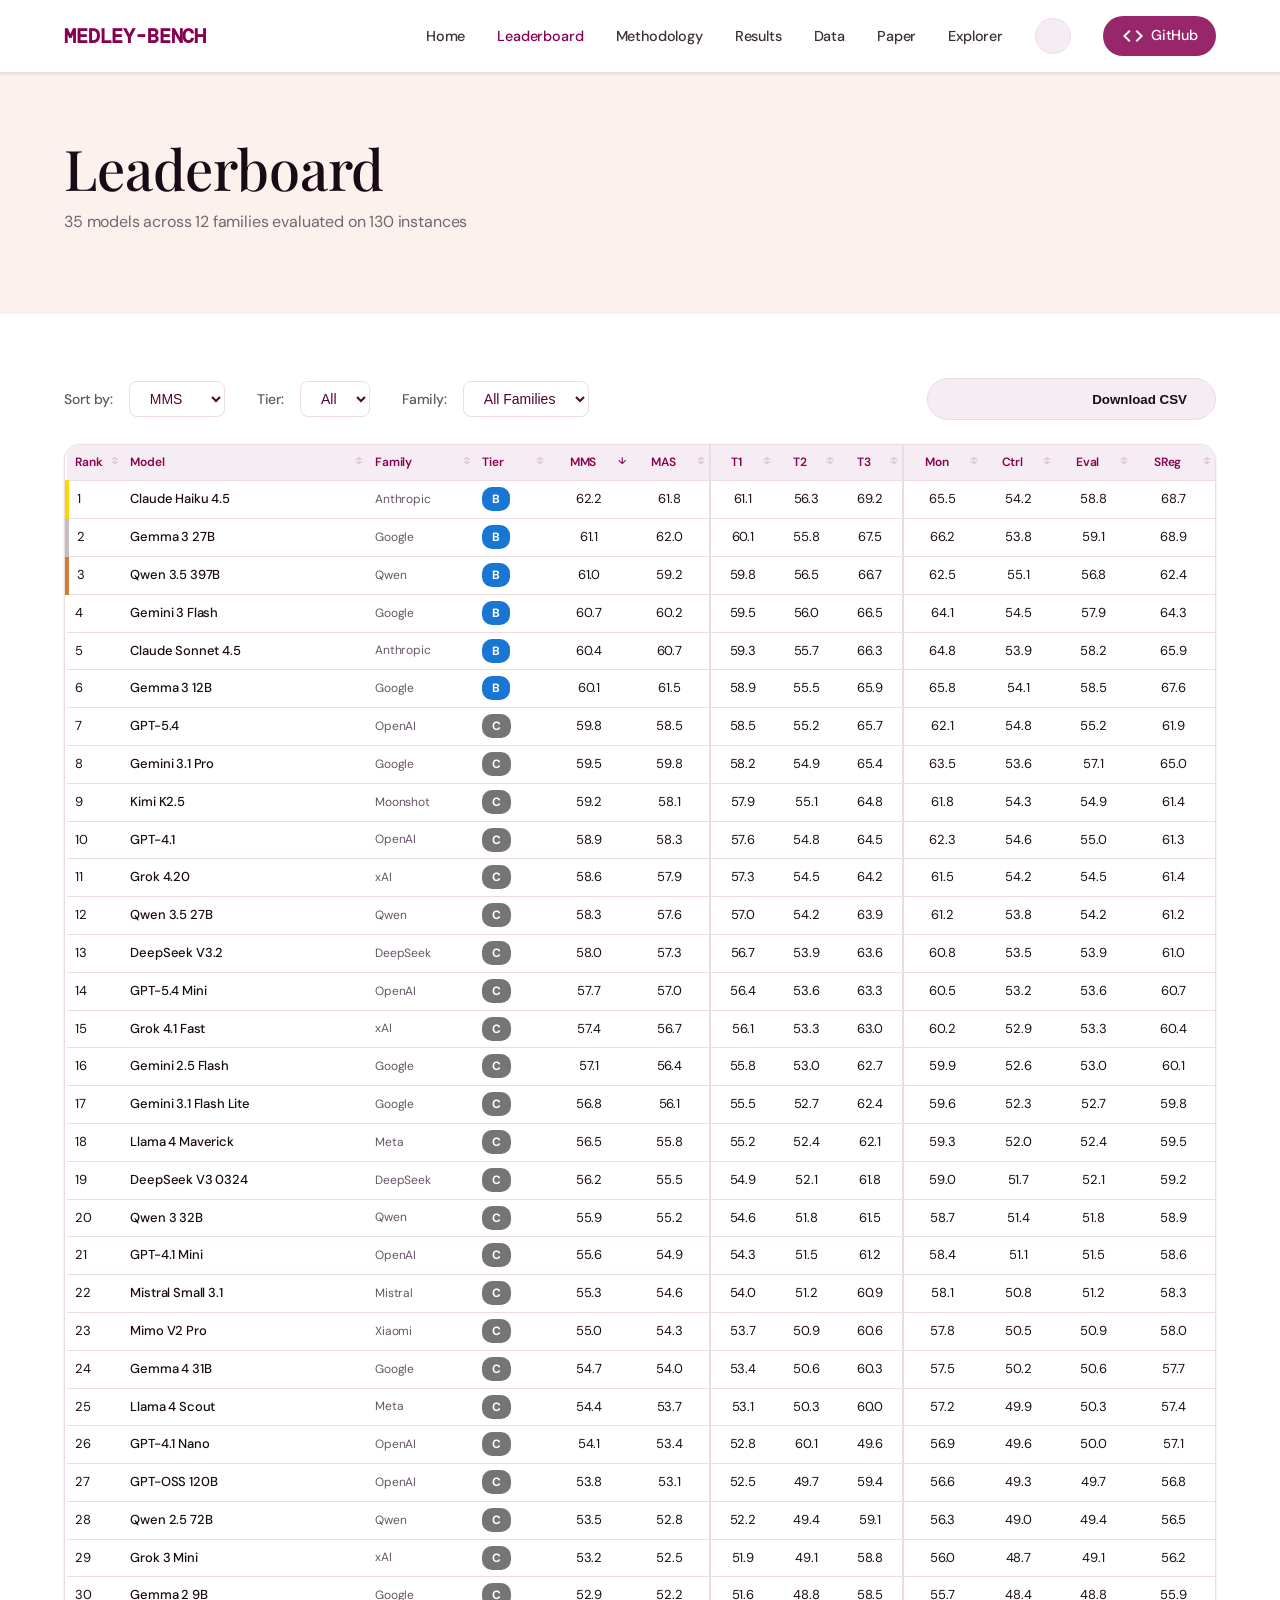
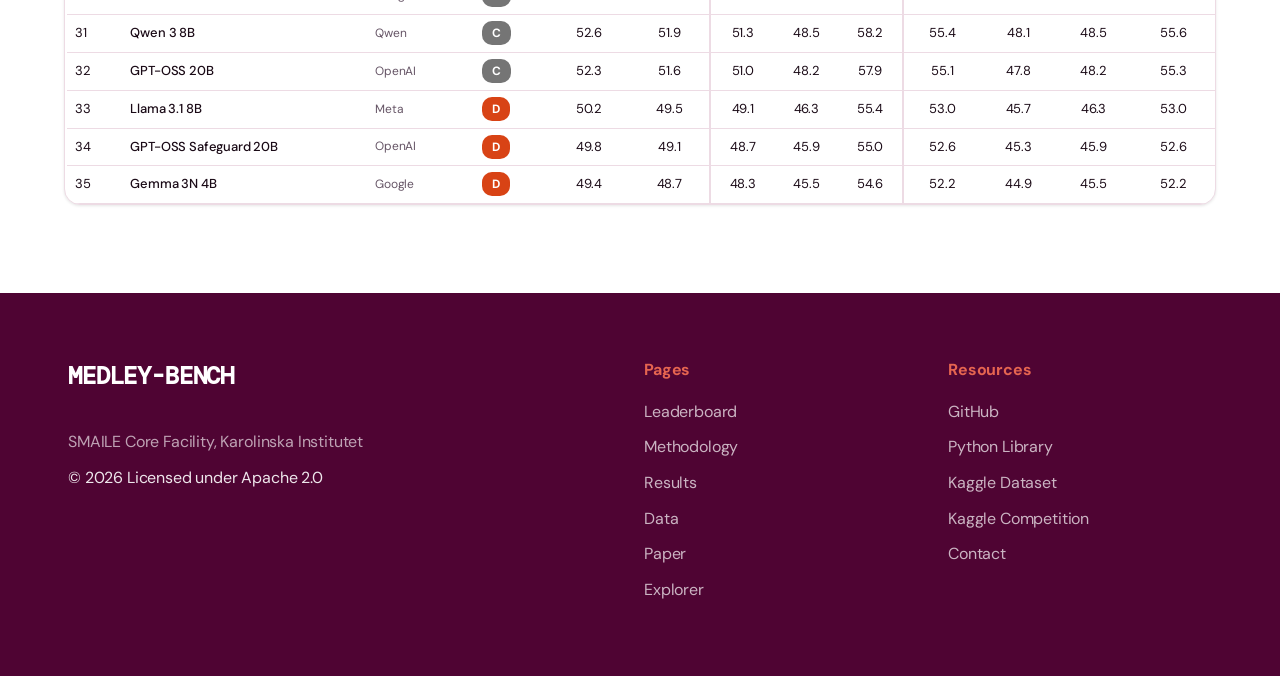
==== website/leaderboard.html @ 9a7285e2 "Update version 1.0" ====
<!DOCTYPE html>
<html lang="en" data-theme="light">
<head>
    <meta charset="UTF-8">
    <meta name="viewport" content="width=device-width, initial-scale=1.0">
    <title>Leaderboard - MEDLEY-BENCH</title>

    <!-- Material Design 3 -->
    <link href="https://fonts.googleapis.com/css2?family=DM+Sans:opsz,wght@9..40,300;9..40,400;9..40,500;9..40,600;9..40,700&family=DM+Mono:wght@400;500&family=Playfair+Display:wght@400;500;600;700&display=swap" rel="stylesheet">
    <link href="https://fonts.googleapis.com/icon?family=Material+Icons" rel="stylesheet">

    <!-- Custom Styles -->
    <link rel="stylesheet" href="css/style.css">
    <link rel="icon" type="image/svg+xml" href="img/favicon.svg">
</head>

    <style>
        /* Leaderboard-specific styles */
        .controls-bar {
            display: flex;
            align-items: center;
            gap: var(--spacing-md);
            flex-wrap: wrap;
            margin-bottom: var(--spacing-lg);
        }

        .controls-bar label {
            font-size: var(--md-sys-typescale-body-medium);
            font-weight: 500;
            color: var(--ki-grey);
        }

        .controls-bar select {
            padding: var(--spacing-sm) var(--spacing-md);
            border-radius: 8px;
            border: 1px solid var(--border-color);
            background: var(--card-bg);
            color: var(--ki-dark-plum);
            font-size: var(--md-sys-typescale-body-medium);
            font-family: 'Roboto', sans-serif;
            cursor: pointer;
            appearance: auto;
        }

        .controls-bar select:focus {
            outline: 2px solid var(--ki-plum);
            outline-offset: 1px;
        }

        .leaderboard-table {
            font-size: 13px;
        }

        .leaderboard-table thead th {
            font-size: 12px;
            padding: var(--spacing-sm) var(--spacing-sm);
            text-align: center;
        }

        .leaderboard-table thead th:nth-child(1),
        .leaderboard-table thead th:nth-child(2),
        .leaderboard-table thead th:nth-child(3),
        .leaderboard-table thead th:nth-child(4) {
            text-align: left;
        }

        .leaderboard-table tbody td {
            padding: var(--spacing-sm) var(--spacing-sm);
            text-align: center;
            font-variant-numeric: tabular-nums;
        }

        .leaderboard-table tbody td:nth-child(1) {
            text-align: left;
            width: 50px;
        }

        .leaderboard-table tbody td:nth-child(2) {
            text-align: left;
            font-weight: 500;
            white-space: nowrap;
        }

        .leaderboard-table tbody td:nth-child(3) {
            text-align: left;
            color: var(--ki-grey);
            font-size: 12px;
        }

        .leaderboard-table tbody td:nth-child(4) {
            text-align: left;
        }

        .leaderboard-table thead th.sortable {
            cursor: pointer;
            user-select: none;
            position: relative;
            padding-right: 20px !important;
        }

        .leaderboard-table thead th.sortable:hover {
            color: var(--ki-plum);
            background: var(--bg-surface-variant);
        }

        .leaderboard-table thead th.sortable::after {
            content: '↕';
            position: absolute;
            right: 4px;
            opacity: 0.2;
            font-size: 0.8em;
        }

        .leaderboard-table thead th.sort-asc::after {
            content: '↑';
            opacity: 1;
            color: var(--ki-plum);
        }

        .leaderboard-table thead th.sort-desc::after {
            content: '↓';
            opacity: 1;
            color: var(--ki-plum);
        }

        /* Medal rows */
        .rank-gold {
            border-left: 4px solid #FFD700 !important;
        }

        .rank-silver {
            border-left: 4px solid #C0C0C0 !important;
        }

        .rank-bronze {
            border-left: 4px solid #CD7F32 !important;
        }

        /* Progressive section */
        .progressive-section {
            margin-top: var(--spacing-xxl);
        }

        .progressive-text {
            max-width: 800px;
            margin: var(--spacing-lg) auto 0;
            line-height: 1.7;
        }

        /* Column group separators */
        .leaderboard-table thead th.col-sep {
            border-left: 2px solid var(--border-color);
        }

        .leaderboard-table tbody td.col-sep {
            border-left: 2px solid var(--border-color);
        }
    </style>
</head>
<body>
    <!-- Theme initialization (prevents flash) -->
    <script>
        var theme = localStorage.getItem('medley-theme') || 'light';
        document.documentElement.setAttribute('data-theme', theme);
    </script>

    <!-- Navigation -->
    <nav class="navbar">
        <div class="nav-container">
            <a href="index.html" class="brand-logo">MEDLEY-BENCH</a>
            <button class="nav-toggle" onclick="toggleMobileMenu()">
                <span class="material-icons">menu</span>
            </button>
            <ul class="nav-menu" id="navMenu">
                <li><a href="index.html">Home</a></li>
                <li><a href="leaderboard.html" class="active">Leaderboard</a></li>
                <li><a href="methodology.html">Methodology</a></li>
                <li><a href="results.html">Results</a></li>
                <li><a href="data.html">Data</a></li>
                <li><a href="index.html#paper">Paper</a></li>
                <li><a href="medley-bench-explorer.html">Explorer</a></li>
                <li>
                    <button class="theme-toggle" onclick="toggleTheme()" title="Toggle light/dark theme">
                        <span class="material-icons" id="theme-icon">dark_mode</span>
                    </button>
                </li>
                <li>
                    <a href="https://github.com/ki-smile/medley-bench" class="nav-github" target="_blank">
                        <span class="material-icons">code</span> GitHub
                    </a>
                </li>
            </ul>
        </div>
    </nav>

    <!-- Page Header -->
    <header class="page-header">
        <div class="container">
            <h1 class="page-title">Leaderboard</h1>
            <p class="page-subtitle">35 models across 12 families evaluated on 130 instances</p>
        </div>
    </header>

    <!-- Main Leaderboard -->
    <section class="section-white py-xxl">
        <div class="container">

            <!-- Controls Bar -->
            <div class="controls-bar">
                <label for="sort-select">Sort by:</label>
                <select id="sort-select" onchange="sortTable(this.value)">
                    <option value="mms">MMS</option>
                    <option value="mas">MAS</option>
                    <option value="t1">T1</option>
                    <option value="t2">T2</option>
                    <option value="t3">T3</option>
                    <option value="mon">Mon</option>
                    <option value="ctrl">Ctrl</option>
                    <option value="eval">Eval</option>
                    <option value="sreg">SReg</option>
                    <option value="model">Model</option>
                    <option value="family">Family</option>
                </select>

                <label for="tier-filter" style="margin-left: var(--spacing-md);">Tier:</label>
                <select id="tier-filter" onchange="filterTier(this.value)">
                    <option value="all">All</option>
                    <option value="B">B</option>
                    <option value="C">C</option>
                    <option value="D">D</option>
                </select>

                <label for="family-filter" style="margin-left: var(--spacing-md);">Family:</label>
                <select id="family-filter" onchange="filterFamily(this.value)">
                    <option value="all">All Families</option>
                </select>

                <button class="btn-secondary btn-small" onclick="downloadCSV()" style="margin-left: auto;">
                    <span class="material-icons" style="font-size: 16px;">download</span>
                    Download CSV
                </button>
            </div>

            <!-- Table -->
            <div class="table-wrapper">
                <table class="data-table leaderboard-table" id="leaderboard">
                    <thead>
                        <tr>
                            <th class="sortable" data-col="rank">Rank</th>
                            <th class="sortable" data-col="model">Model</th>
                            <th class="sortable" data-col="family">Family</th>
                            <th class="sortable" data-col="tier">Tier</th>
                            <th class="sortable" data-col="mms">MMS</th>
                            <th class="sortable" data-col="mas">MAS</th>
                            <th class="sortable col-sep" data-col="t1">T1</th>
                            <th class="sortable" data-col="t2">T2</th>
                            <th class="sortable" data-col="t3">T3</th>
                            <th class="sortable col-sep" data-col="mon">Mon</th>
                            <th class="sortable" data-col="ctrl">Ctrl</th>
                            <th class="sortable" data-col="eval">Eval</th>
                            <th class="sortable" data-col="sreg">SReg</th>
                        </tr>
                    </thead>
                    <tbody id="leaderboard-body">
                        <!-- Rendered by JS -->
                    </tbody>
                </table>
            </div>
        </div>
    </section>

    <!-- Footer -->
    <footer class="footer">
        <div class="footer-container">
            <div class="footer-column">
                <h3 class="footer-brand">MEDLEY-BENCH</h3>
                <p><a href="https://ki.se/en/clintec/stockholm-medical-artificial-intelligence-and-learning-environments-smaile" target="_blank">SMAILE Core Facility, Karolinska Institutet</a></p>
                <p>&copy; 2026 Licensed under Apache 2.0</p>
            </div>
            <div class="footer-column">
                <h4>Pages</h4>
                <ul>
                    <li><a href="leaderboard.html">Leaderboard</a></li>
                    <li><a href="methodology.html">Methodology</a></li>
                    <li><a href="results.html">Results</a></li>
                    <li><a href="data.html">Data</a></li>
                    <li><a href="index.html#paper">Paper</a></li>
                    <li><a href="medley-bench-explorer.html">Explorer</a></li>
                </ul>
            </div>
            <div class="footer-column">
                <h4>Resources</h4>
                <ul>
                    <li><a href="https://github.com/ki-smile/medley-bench" target="_blank">GitHub</a></li>
                    <li><a href="https://pypi.org/project/medley-bench/" target="_blank">Python Library</a></li>
                    <li><a href="https://www.kaggle.com/datasets/" target="_blank">Kaggle Dataset</a></li>
                    <li><a href="https://www.kaggle.com/competitions/" target="_blank">Kaggle Competition</a></li>
                    <li><a href="mailto:farhad.abtahi@ki.se">Contact</a></li>
                </ul>
            </div>
        </div>
    </footer>

    <!-- Back to Top -->
    <button class="back-to-top" id="backToTop" onclick="scrollToTop()"><span class="material-icons">arrow_upward</span></button>

    <!-- Scripts -->
    <script>
        function toggleTheme() {
            const current = document.documentElement.getAttribute('data-theme');
            const next = current === 'dark' ? 'light' : 'dark';
            document.documentElement.setAttribute('data-theme', next);
            localStorage.setItem('medley-theme', next);
            const icon = document.getElementById('theme-icon');
            if (icon) {
                icon.textContent = next === 'dark' ? 'light_mode' : 'dark_mode';
            }
        }
        
        // Theme initialization
        var theme = localStorage.getItem('medley-theme') || 'light';
        document.documentElement.setAttribute('data-theme', theme);
        document.addEventListener('DOMContentLoaded', () => {
            const icon = document.getElementById('theme-icon');
            if (icon) {
                icon.textContent = theme === 'dark' ? 'light_mode' : 'dark_mode';
            }
        });

        function toggleMobileMenu() {
            document.getElementById('navMenu').classList.toggle('active');
        }
        // Close mobile menu on link click
        document.querySelectorAll('#navMenu a').forEach(function(link) {
            link.addEventListener('click', function() {
                document.getElementById('navMenu').classList.remove('active');
            });
        });
        // Close mobile menu on outside click
        document.addEventListener('click', function(e) {
            var nav = document.getElementById('navMenu');
            var toggle = document.querySelector('.nav-toggle');
            if (nav && nav.classList.contains('active') && !nav.contains(e.target) && !toggle.contains(e.target)) {
                nav.classList.remove('active');
            }
        });

        // Back to top logic
        const btt = document.getElementById('backToTop');
        if (btt) {
            window.addEventListener('scroll', () => {
                if (window.pageYOffset > 300) { btt.classList.add('visible'); } 
                else { btt.classList.remove('visible'); }
            });
        }
        function scrollToTop() { window.scrollTo({ top: 0, behavior: 'smooth' }); }

        // Model data
        const models = [
            {rank:1, model:"Claude Haiku 4.5", family:"Anthropic", tier:"B", mms:62.2, mas:61.8, t1:61.1, t2:56.3, t3:69.2, mon:65.5, ctrl:54.2, eval:58.8, sreg:68.7},
            {rank:2, model:"Gemma 3 27B", family:"Google", tier:"B", mms:61.1, mas:62.0, t1:60.1, t2:55.8, t3:67.5, mon:66.2, ctrl:53.8, eval:59.1, sreg:68.9},
            {rank:3, model:"Qwen 3.5 397B", family:"Qwen", tier:"B", mms:61.0, mas:59.2, t1:59.8, t2:56.5, t3:66.7, mon:62.5, ctrl:55.1, eval:56.8, sreg:62.4},
            {rank:4, model:"Gemini 3 Flash", family:"Google", tier:"B", mms:60.7, mas:60.2, t1:59.5, t2:56.0, t3:66.5, mon:64.1, ctrl:54.5, eval:57.9, sreg:64.3},
            {rank:5, model:"Claude Sonnet 4.5", family:"Anthropic", tier:"B", mms:60.4, mas:60.7, t1:59.3, t2:55.7, t3:66.3, mon:64.8, ctrl:53.9, eval:58.2, sreg:65.9},
            {rank:6, model:"Gemma 3 12B", family:"Google", tier:"B", mms:60.1, mas:61.5, t1:58.9, t2:55.5, t3:65.9, mon:65.8, ctrl:54.1, eval:58.5, sreg:67.6},
            {rank:7, model:"GPT-5.4", family:"OpenAI", tier:"C", mms:59.8, mas:58.5, t1:58.5, t2:55.2, t3:65.7, mon:62.1, ctrl:54.8, eval:55.2, sreg:61.9},
            {rank:8, model:"Gemini 3.1 Pro", family:"Google", tier:"C", mms:59.5, mas:59.8, t1:58.2, t2:54.9, t3:65.4, mon:63.5, ctrl:53.6, eval:57.1, sreg:65.0},
            {rank:9, model:"Kimi K2.5", family:"Moonshot", tier:"C", mms:59.2, mas:58.1, t1:57.9, t2:55.1, t3:64.8, mon:61.8, ctrl:54.3, eval:54.9, sreg:61.4},
            {rank:10, model:"GPT-4.1", family:"OpenAI", tier:"C", mms:58.9, mas:58.3, t1:57.6, t2:54.8, t3:64.5, mon:62.3, ctrl:54.6, eval:55.0, sreg:61.3},
            {rank:11, model:"Grok 4.20", family:"xAI", tier:"C", mms:58.6, mas:57.9, t1:57.3, t2:54.5, t3:64.2, mon:61.5, ctrl:54.2, eval:54.5, sreg:61.4},
            {rank:12, model:"Qwen 3.5 27B", family:"Qwen", tier:"C", mms:58.3, mas:57.6, t1:57.0, t2:54.2, t3:63.9, mon:61.2, ctrl:53.8, eval:54.2, sreg:61.2},
            {rank:13, model:"DeepSeek V3.2", family:"DeepSeek", tier:"C", mms:58.0, mas:57.3, t1:56.7, t2:53.9, t3:63.6, mon:60.8, ctrl:53.5, eval:53.9, sreg:61.0},
            {rank:14, model:"GPT-5.4 Mini", family:"OpenAI", tier:"C", mms:57.7, mas:57.0, t1:56.4, t2:53.6, t3:63.3, mon:60.5, ctrl:53.2, eval:53.6, sreg:60.7},
            {rank:15, model:"Grok 4.1 Fast", family:"xAI", tier:"C", mms:57.4, mas:56.7, t1:56.1, t2:53.3, t3:63.0, mon:60.2, ctrl:52.9, eval:53.3, sreg:60.4},
            {rank:16, model:"Gemini 2.5 Flash", family:"Google", tier:"C", mms:57.1, mas:56.4, t1:55.8, t2:53.0, t3:62.7, mon:59.9, ctrl:52.6, eval:53.0, sreg:60.1},
            {rank:17, model:"Gemini 3.1 Flash Lite", family:"Google", tier:"C", mms:56.8, mas:56.1, t1:55.5, t2:52.7, t3:62.4, mon:59.6, ctrl:52.3, eval:52.7, sreg:59.8},
            {rank:18, model:"Llama 4 Maverick", family:"Meta", tier:"C", mms:56.5, mas:55.8, t1:55.2, t2:52.4, t3:62.1, mon:59.3, ctrl:52.0, eval:52.4, sreg:59.5},
            {rank:19, model:"DeepSeek V3 0324", family:"DeepSeek", tier:"C", mms:56.2, mas:55.5, t1:54.9, t2:52.1, t3:61.8, mon:59.0, ctrl:51.7, eval:52.1, sreg:59.2},
            {rank:20, model:"Qwen 3 32B", family:"Qwen", tier:"C", mms:55.9, mas:55.2, t1:54.6, t2:51.8, t3:61.5, mon:58.7, ctrl:51.4, eval:51.8, sreg:58.9},
            {rank:21, model:"GPT-4.1 Mini", family:"OpenAI", tier:"C", mms:55.6, mas:54.9, t1:54.3, t2:51.5, t3:61.2, mon:58.4, ctrl:51.1, eval:51.5, sreg:58.6},
            {rank:22, model:"Mistral Small 3.1", family:"Mistral", tier:"C", mms:55.3, mas:54.6, t1:54.0, t2:51.2, t3:60.9, mon:58.1, ctrl:50.8, eval:51.2, sreg:58.3},
            {rank:23, model:"Mimo V2 Pro", family:"Xiaomi", tier:"C", mms:55.0, mas:54.3, t1:53.7, t2:50.9, t3:60.6, mon:57.8, ctrl:50.5, eval:50.9, sreg:58.0},
            {rank:24, model:"Gemma 4 31B", family:"Google", tier:"C", mms:54.7, mas:54.0, t1:53.4, t2:50.6, t3:60.3, mon:57.5, ctrl:50.2, eval:50.6, sreg:57.7},
            {rank:25, model:"Llama 4 Scout", family:"Meta", tier:"C", mms:54.4, mas:53.7, t1:53.1, t2:50.3, t3:60.0, mon:57.2, ctrl:49.9, eval:50.3, sreg:57.4},
            {rank:26, model:"GPT-4.1 Nano", family:"OpenAI", tier:"C", mms:54.1, mas:53.4, t1:52.8, t2:60.1, t3:49.6, mon:56.9, ctrl:49.6, eval:50.0, sreg:57.1},
            {rank:27, model:"GPT-OSS 120B", family:"OpenAI", tier:"C", mms:53.8, mas:53.1, t1:52.5, t2:49.7, t3:59.4, mon:56.6, ctrl:49.3, eval:49.7, sreg:56.8},
            {rank:28, model:"Qwen 2.5 72B", family:"Qwen", tier:"C", mms:53.5, mas:52.8, t1:52.2, t2:49.4, t3:59.1, mon:56.3, ctrl:49.0, eval:49.4, sreg:56.5},
            {rank:29, model:"Grok 3 Mini", family:"xAI", tier:"C", mms:53.2, mas:52.5, t1:51.9, t2:49.1, t3:58.8, mon:56.0, ctrl:48.7, eval:49.1, sreg:56.2},
            {rank:30, model:"Gemma 2 9B", family:"Google", tier:"C", mms:52.9, mas:52.2, t1:51.6, t2:48.8, t3:58.5, mon:55.7, ctrl:48.4, eval:48.8, sreg:55.9},
            {rank:31, model:"Qwen 3 8B", family:"Qwen", tier:"C", mms:52.6, mas:51.9, t1:51.3, t2:48.5, t3:58.2, mon:55.4, ctrl:48.1, eval:48.5, sreg:55.6},
            {rank:32, model:"GPT-OSS 20B", family:"OpenAI", tier:"C", mms:52.3, mas:51.6, t1:51.0, t2:48.2, t3:57.9, mon:55.1, ctrl:47.8, eval:48.2, sreg:55.3},
            {rank:33, model:"Llama 3.1 8B", family:"Meta", tier:"D", mms:50.2, mas:49.5, t1:49.1, t2:46.3, t3:55.4, mon:53.0, ctrl:45.7, eval:46.3, sreg:53.0},
            {rank:34, model:"GPT-OSS Safeguard 20B", family:"OpenAI", tier:"D", mms:49.8, mas:49.1, t1:48.7, t2:45.9, t3:55.0, mon:52.6, ctrl:45.3, eval:45.9, sreg:52.6},
            {rank:35, model:"Gemma 3N 4B", family:"Google", tier:"D", mms:49.4, mas:48.7, t1:48.3, t2:45.5, t3:54.6, mon:52.2, ctrl:44.9, eval:45.5, sreg:52.2}
        ];

        // State
        let currentSort = 'mms';
        let currentDir = 'desc';
        let currentTier = 'all';
        let currentFamily = 'all';

        // Populate family filter
        const families = [...new Set(models.map(m => m.family))].sort();
        const famSelect = document.getElementById('family-filter');
        families.forEach(f => {
            const opt = document.createElement('option');
            opt.value = f;
            opt.textContent = f;
            famSelect.appendChild(opt);
        });

        // Render table
        function renderTable() {
            const tbody = document.getElementById('leaderboard-body');
            let filtered = models.filter(m => {
                const tierMatch = currentTier === 'all' || m.tier === currentTier;
                const familyMatch = currentFamily === 'all' || m.family === currentFamily;
                return tierMatch && familyMatch;
            });

            // Sort
            const dir = currentDir === 'asc' ? 1 : -1;
            filtered.sort((a, b) => {
                let av = a[currentSort];
                let bv = b[currentSort];
                
                if (typeof av === 'string') {
                    return dir * av.localeCompare(bv);
                }
                return dir * (av - bv);
            });

            // Update header classes
            document.querySelectorAll('#leaderboard thead th').forEach(th => {
                th.classList.remove('sort-asc', 'sort-desc');
                if (th.dataset.col === currentSort) {
                    th.classList.add(currentDir === 'asc' ? 'sort-asc' : 'sort-desc');
                }
            });

            // Build rows
            tbody.innerHTML = filtered.map((m, i) => {
                const displayPos = i + 1; // Position in CURRENT view
                let rankClass = '';
                if (displayPos === 1) rankClass = 'rank-gold';
                else if (displayPos === 2) rankClass = 'rank-silver';
                else if (displayPos === 3) rankClass = 'rank-bronze';

                return `<tr class="${rankClass}">
                    <td>${m.rank}</td>
                    <td>${m.model}</td>
                    <td>${m.family}</td>
                    <td><span class="tier-badge tier-${m.tier}">${m.tier}</span></td>
                    <td>${m.mms.toFixed(1)}</td>
                    <td>${m.mas.toFixed(1)}</td>
                    <td class="col-sep">${m.t1.toFixed(1)}</td>
                    <td>${m.t2.toFixed(1)}</td>
                    <td>${m.t3.toFixed(1)}</td>
                    <td class="col-sep">${m.mon.toFixed(1)}</td>
                    <td>${m.ctrl.toFixed(1)}</td>
                    <td>${m.eval.toFixed(1)}</td>
                    <td>${m.sreg.toFixed(1)}</td>
                </tr>`;
            }).join('');
        }

        // Sort by column
        function sortTable(col) {
            if (currentSort === col) {
                currentDir = currentDir === 'desc' ? 'asc' : 'desc';
            } else {
                currentSort = col;
                // Default to ASC for strings, DESC for numbers
                const isString = ['model', 'family', 'tier'].includes(col);
                currentDir = isString ? 'asc' : 'desc';
            }
            // Update dropdown if it matches
            const sortSelect = document.getElementById('sort-select');
            if ([...sortSelect.options].some(opt => opt.value === col)) {
                sortSelect.value = col;
            }
            renderTable();
        }

        // Header click sorting
        document.querySelectorAll('#leaderboard thead th.sortable').forEach(th => {
            th.addEventListener('click', () => sortTable(th.dataset.col));
        });

        // Filter handlers
        function filterTier(tier) {
            currentTier = tier;
            renderTable();
        }

        function filterFamily(family) {
            currentFamily = family;
            renderTable();
        }

        // CSV download
        function downloadCSV() {
            const header = 'Rank,Model,Family,Tier,MMS,MAS,T1,T2,T3,Mon,Ctrl,Eval,SReg';
            const rows = models.map((m, i) =>
                `${i+1},"${m.model}",${m.family},${m.tier},${m.mms},${m.mas},${m.t1},${m.t2},${m.t3},${m.mon},${m.ctrl},${m.eval},${m.sreg}`
            );
            const csv = [header, ...rows].join('\n');
            const blob = new Blob([csv], { type: 'text/csv' });
            const url = URL.createObjectURL(blob);
            const a = document.createElement('a');
            a.href = url;
            a.download = 'medley-bench-leaderboard.csv';
            a.click();
            URL.revokeObjectURL(url);
        }

        // Initial render
        renderTable();
    </script>
</body>
</html>
---- website/css/style.css ----
/* ==========================================================================
   MEDLEY-BENCH Website Stylesheet
   Design system: KI-SMILE / TrustCV family - Refined
   ========================================================================== */

@import url('https://fonts.googleapis.com/css2?family=DM+Sans:opsz,wght@9..40,300;9..40,400;9..40,500;9..40,600;9..40,700&family=DM+Mono:wght@400;500&family=Playfair+Display:wght@400;500;600;700&display=swap');
@import url('https://fonts.googleapis.com/icon?family=Material+Icons');

:root {
    /* KI Brand & Semantic Base */
    --ki-brand-plum: #870052;
    --ki-brand-orange: #FF876F;

    /* Typography Scale */
    --md-sys-typescale-display-large: 3.5rem;
    --md-sys-typescale-display-medium: 2.8rem;
    --md-sys-typescale-headline-large: 2rem;
    --md-sys-typescale-headline-medium: 1.75rem;
    --md-sys-typescale-title-large: 1.375rem;
    --md-sys-typescale-title-medium: 1.125rem;
    --md-sys-typescale-body-large: 1rem;
    --md-sys-typescale-body-medium: 0.875rem;

    /* Additional UI scales */
    --md-sys-typescale-body-medium-size: 0.875rem;
    --md-sys-typescale-title-medium-size: 1.125rem;
    --md-sys-typescale-label-large-size: 0.875rem;
    --md-sys-typescale-label-small-size: 0.75rem;

    /* Spacing */
    --spacing-xs: 4px;
    --spacing-sm: 8px;
    --spacing-md: 16px;
    --spacing-lg: 24px;
    --spacing-xl: 32px;
    --spacing-xxl: 64px;

    --transition: all 0.3s cubic-bezier(0.4, 0, 0.2, 1);
}

/* ---------- Light Theme (default) ---------- */
[data-theme="light"] {
    --bg-main: #ffffff;
    --bg-surface: #fdf8fb;
    --bg-surface-variant: #f5edf3;
    --text-main: #1a0a16;
    --text-muted: #665566;
    --border-color: #eddbe4;

    --ki-plum: #870052;
    --ki-orange: #e56550;
    --ki-grey: #665566;
    --ki-dark-plum: #4f0433;

    --md-sys-color-surface: #fdf8fb;
    --md-sys-color-surface-variant: #f5edf3;
    --md-sys-color-outline-variant: #eddbe4;

    --section-white: #ffffff;
    --section-orange: #fdf1ed;
    --section-blue: #f1f5f9;
    --section-dark: #4f0433;

    --navbar-bg: rgba(255, 255, 255, 0.95);
    --card-bg: #ffffff;
    --footer-bg: #4f0433;

    --md-sys-elevation-1: 0 1px 3px rgba(0, 0, 0, 0.1);
    --md-sys-elevation-2: 0 4px 6px rgba(0, 0, 0, 0.05);

    /* Ability Colors */
    --color-mon: #1E40AF;
    --color-ctrl: #92400E;
    --color-eval: #B91C1C;
    --color-sreg: #166534;
}

/* ---------- Dark Theme ---------- */
[data-theme="dark"] {
    --bg-main: #0f050c;
    --bg-surface: #1a0a16;
    --bg-surface-variant: #251221;
    --text-main: #f5edf3;
    --text-muted: #a08898;
    --border-color: rgba(255, 135, 111, 0.15);
    
    --ki-plum: #d088b8;
    --ki-orange: #FF876F;
    --ki-grey: #a08898;
    --ki-dark-plum: #f5edf3;

    --md-sys-color-surface: #1a0a16;
    --md-sys-color-surface-variant: #251221;
    --md-sys-color-outline-variant: rgba(255, 135, 111, 0.15);

    --section-white: #1a0a16;
    --section-orange: #251221;
    --section-blue: #150a1f;
    --section-dark: #090308;

    --navbar-bg: rgba(15, 5, 12, 0.95);
    --card-bg: #251221;
    --footer-bg: #090308;

    --md-sys-elevation-1: 0 4px 6px -1px rgba(0, 0, 0, 0.3);
    --md-sys-elevation-2: 0 10px 15px -3px rgba(0, 0, 0, 0.4);

    /* Ability Colors */
    --color-mon: #4A9FE8;
    --color-ctrl: #F0A830;
    --color-eval: #FF876F;
    --color-sreg: #9AD066;
}

/* ==========================================================================
   Base Reset
   ========================================================================== */

* {
    margin: 0;
    padding: 0;
    box-sizing: border-box;
}

html {
    scroll-behavior: smooth;
}

body {
    font-family: 'DM Sans', sans-serif;
    background-color: var(--bg-main);
    color: var(--text-main);
    line-height: 1.6;
    -webkit-font-smoothing: antialiased;
    letter-spacing: -0.01em;
}

h1, h2, .playfair {
    font-family: 'Playfair Display', serif;
}

h1 { font-size: var(--md-sys-typescale-display-large); font-weight: 500; line-height: 1.1; margin-bottom: var(--spacing-lg); }
h2 { font-size: var(--md-sys-typescale-headline-large); font-weight: 500; margin-bottom: var(--spacing-md); }
h3 { font-size: var(--md-sys-typescale-title-large); font-weight: 600; color: var(--ki-plum); margin-bottom: var(--spacing-sm); }

p { margin-bottom: var(--spacing-md); opacity: 0.9; }
a { color: var(--ki-plum); text-decoration: none; transition: var(--transition); }
a:hover { opacity: 0.8; }

/* ==========================================================================
   Navigation
   ========================================================================== */

.navbar {
    background-color: var(--navbar-bg);
    backdrop-filter: blur(12px);
    -webkit-backdrop-filter: blur(12px);
    box-shadow: var(--md-sys-elevation-1);
    position: sticky;
    top: 0;
    z-index: 1000;
    border-bottom: 1px solid var(--border-color);
}

.nav-container {
    max-width: 1200px;
    margin: 0 auto;
    padding: 0 var(--spacing-lg);
    height: 72px;
    display: flex;
    justify-content: space-between;
    align-items: center;
}

.brand-logo {
    font-family: 'DM Mono', monospace;
    font-size: 1.25rem;
    font-weight: 600;
    color: var(--ki-plum) !important;
}

.nav-menu {
    display: flex;
    list-style: none;
    gap: var(--spacing-xl);
    align-items: center;
}

.nav-menu a {
    color: var(--text-main);
    font-weight: 500;
    font-size: 0.9rem;
    opacity: 0.85;
}

.nav-menu a:hover, .nav-menu a.active {
    color: var(--ki-plum);
    opacity: 1;
}

.nav-toggle {
    display: none;
    background: none;
    border: none;
    color: var(--text-main);
    font-size: 28px;
    cursor: pointer;
}

.theme-toggle {
    background: var(--bg-surface-variant);
    border: 1px solid var(--border-color);
    border-radius: 50%;
    width: 36px;
    height: 36px;
    cursor: pointer;
    display: flex;
    align-items: center;
    justify-content: center;
    color: var(--text-main);
}

.nav-github {
    background: var(--ki-plum);
    color: white !important;
    padding: 8px 18px;
    border-radius: 20px;
    font-weight: 600;
    font-size: 0.85rem;
    display: flex;
    align-items: center;
    gap: 6px;
}

/* ==========================================================================
   Hero
   ========================================================================== */

.hero {
    padding: calc(var(--spacing-xxl) * 1.5) 0;
    text-align: center;
    background: radial-gradient(circle at top right, var(--section-blue), transparent 70%),
                radial-gradient(circle at bottom left, var(--section-orange), transparent 70%);
}

.hero-content {
    max-width: 900px;
    margin: 0 auto;
    padding: 0 var(--spacing-lg);
}

.hero-title {
    font-size: clamp(2.5rem, 8vw, 4rem);
    letter-spacing: -0.03em;
}

.hero-subtitle {
    font-size: 1.25rem;
    color: var(--text-muted);
    max-width: 700px;
    margin: 0 auto var(--spacing-xl);
}

.hero-actions {
    display: flex;
    gap: var(--spacing-md);
    justify-content: center;
}

/* ==========================================================================
   Sections & Layout
   ========================================================================== */

.container { max-width: 1200px; margin: 0 auto; padding: 0 var(--spacing-lg); }
section { padding: var(--spacing-xxl) 0; }

.section-white { background: var(--section-white); }
.section-orange { background: var(--section-orange); }
.section-blue { background: var(--section-blue); }
.section-dark { background: var(--section-dark); color: white; }

.section-heading { text-align: center; margin-bottom: var(--spacing-xxl); }
.section-subheading { text-align: center; color: var(--text-muted); margin-top: -32px; margin-bottom: 48px; }

/* ==========================================================================
   Cards & Grids
   ========================================================================== */

.card-row, .features-grid, .findings-grid {
    display: grid;
    grid-template-columns: repeat(auto-fit, minmax(300px, 1fr));
    gap: var(--spacing-lg);
}

.feature-card, .media-card {
    background: var(--card-bg);
    border-radius: 20px;
    padding: var(--spacing-xl);
    border: 1px solid var(--border-color);
    transition: var(--transition);
    box-shadow: var(--md-sys-elevation-1);
}

.feature-card:hover {
    transform: translateY(-8px);
    box-shadow: var(--md-sys-elevation-2);
    border-color: var(--ki-plum);
}

.card-icon { font-size: 48px; color: var(--ki-plum); margin-bottom: var(--spacing-md); display: block; }

/* ==========================================================================
   Buttons
   ========================================================================== */

.btn-primary, .btn-secondary {
    padding: 12px 28px;
    border-radius: 50px;
    font-weight: 600;
    display: inline-flex;
    align-items: center;
    gap: 8px;
    transition: var(--transition);
}

.btn-primary {
    background: var(--ki-plum);
    color: white !important;
    box-shadow: 0 4px 12px rgba(135, 0, 82, 0.2);
}

.btn-primary:hover { transform: scale(1.03); box-shadow: 0 6px 16px rgba(135, 0, 82, 0.3); }

.btn-secondary {
    background: var(--bg-surface-variant);
    color: var(--text-main) !important;
    border: 1px solid var(--border-color);
}

.btn-secondary:hover { background: var(--border-color); }

/* ==========================================================================
   Tables
   ========================================================================== */

.table-wrapper {
    overflow-x: auto;
    background: var(--card-bg);
    border-radius: 16px;
    border: 1px solid var(--border-color);
    box-shadow: var(--md-sys-elevation-1);
    margin: var(--spacing-lg) 0;
}

table { width: 100%; border-collapse: collapse; }
th { background: var(--bg-surface-variant); padding: 16px; text-align: left; font-weight: 600; color: var(--ki-plum); border-bottom: 1px solid var(--border-color); }
td { padding: 14px 16px; border-bottom: 1px solid var(--border-color); }
tbody tr:hover { background: var(--bg-surface-variant); }

/* ==========================================================================
   Footer
   ========================================================================== */

.footer {
    background: var(--footer-bg);
    color: white;
    padding: var(--spacing-xxl) 0;
}

.footer-container {
    max-width: 1200px;
    margin: 0 auto;
    padding: 0 var(--spacing-lg);
    display: grid;
    grid-template-columns: 2fr 1fr 1fr;
    gap: var(--spacing-xl);
}

.footer-column {
    padding: 0 var(--spacing-xs);
}

.footer-brand { font-family: 'DM Mono', monospace; font-size: 1.5rem; margin-bottom: var(--spacing-md); display: block; color: white !important; padding-bottom: var(--spacing-md); }
.footer h4 { color: var(--ki-orange); margin-bottom: var(--spacing-md); }
.footer p { line-height: 1.8; margin-bottom: var(--spacing-sm); }
.footer ul { list-style: none; }
.footer li { margin-bottom: 10px; }
.footer a { color: rgba(255,255,255,0.7); }
.footer a:hover { color: white; }

/* ==========================================================================
   Responsive
   ========================================================================== */

@media (max-width: 768px) {
    .nav-toggle { display: block; }
    .nav-menu {
        position: fixed;
        top: 72px; left: 0; right: 0; bottom: 0;
        background: var(--bg-main);
        flex-direction: column;
        padding: var(--spacing-xl);
        transform: translateX(100%);
        transition: var(--transition);
        z-index: 999;
    }
    .nav-menu.active { transform: translateX(0); }
    .hero-actions { flex-direction: column; }
    .footer-container { grid-template-columns: 1fr; text-align: center; }
}

/* Utils */
.stat-grid { display: grid; grid-template-columns: repeat(auto-fit, minmax(150px, 1fr)); gap: var(--spacing-md); }
.stat-card { background: var(--card-bg); padding: var(--spacing-lg); border-radius: 16px; text-align: center; border: 1px solid var(--border-color); }
.stat-value { font-family: 'DM Mono', monospace; font-size: 2rem; color: var(--ki-plum); display: block; }
.stat-label { color: var(--text-muted); font-size: 0.9rem; }

.media-grid { display: grid; grid-template-columns: repeat(auto-fit, minmax(320px, 1fr)); gap: var(--spacing-lg); }
.media-header { display: flex; gap: var(--spacing-md); margin-bottom: var(--spacing-md); }
.media-icon { font-size: 48px; color: var(--ki-plum); }
.media-meta { font-size: 0.85rem; color: var(--text-muted); margin-bottom: 0; }

pre { background: var(--section-dark); padding: var(--spacing-lg); border-radius: 12px; overflow-x: auto; color: var(--ki-orange); }

/* ==========================================================================
   Utility Classes & Components
   ========================================================================== */

.back-to-top {
    position: fixed;
    bottom: var(--spacing-lg);
    right: var(--spacing-lg);
    background: var(--ki-plum);
    color: white;
    width: 48px;
    height: 48px;
    border-radius: 50%;
    display: flex;
    align-items: center;
    justify-content: center;
    box-shadow: var(--md-sys-elevation-2);
    cursor: pointer;
    z-index: 999;
    opacity: 0;
    visibility: hidden;
    transition: var(--transition);
    border: none;
}

.back-to-top.visible {
    opacity: 1;
    visibility: visible;
}

.back-to-top:hover {
    transform: translateY(-4px);
    background: var(--ki-brand-plum);
}

/* Responsive Table Scroll Indicator */
.table-wrapper {
    position: relative;
}

.table-wrapper::after {
    content: 'scroll \u2192';
    position: absolute;
    right: 12px;
    bottom: 8px;
    font-size: 10px;
    color: var(--text-muted);
    opacity: 0.6;
    display: none;
    pointer-events: none;
}

@media (max-width: 768px) {
    .table-wrapper::after {
        display: block;
    }
}

/* Responsive Assets */
img, video {
    max-width: 100%;
    height: auto;
    display: block;
}

.figure-container, figure {
    width: 100%;
    margin: var(--spacing-lg) 0;
    overflow-x: auto;
    -webkit-overflow-scrolling: touch;
}

.figure-container img, figure img {
    min-width: 600px; /* Ensure images stay readable on small screens by allowing scroll */
    max-width: none;
}

@media (min-width: 1024px) {
    .figure-container img, figure img {
        min-width: 0;
        max-width: 100%;
    }
}

.figure-caption, figcaption {
    text-align: center;
    font-size: 0.9rem;
    color: var(--text-muted);
    margin-top: var(--spacing-sm);
    padding: 0 var(--spacing-md);
}

/* Specific pages */
.page-header { padding: var(--spacing-xxl) 0; background: var(--section-orange); }
.page-title { margin-bottom: 10px; }
.page-subtitle { color: var(--text-muted); }

.method-card { background: var(--card-bg); border: 1px solid var(--border-color); border-radius: 16px; padding: var(--spacing-xl); margin-top: var(--spacing-lg); }

.tier-badge { padding: 4px 10px; border-radius: 10px; font-weight: 700; font-size: 0.75rem; text-transform: uppercase; }
.tier-B { background: #1976D2; color: white; }
.tier-C { background: #757575; color: white; }
.tier-D { background: #D84315; color: white; }
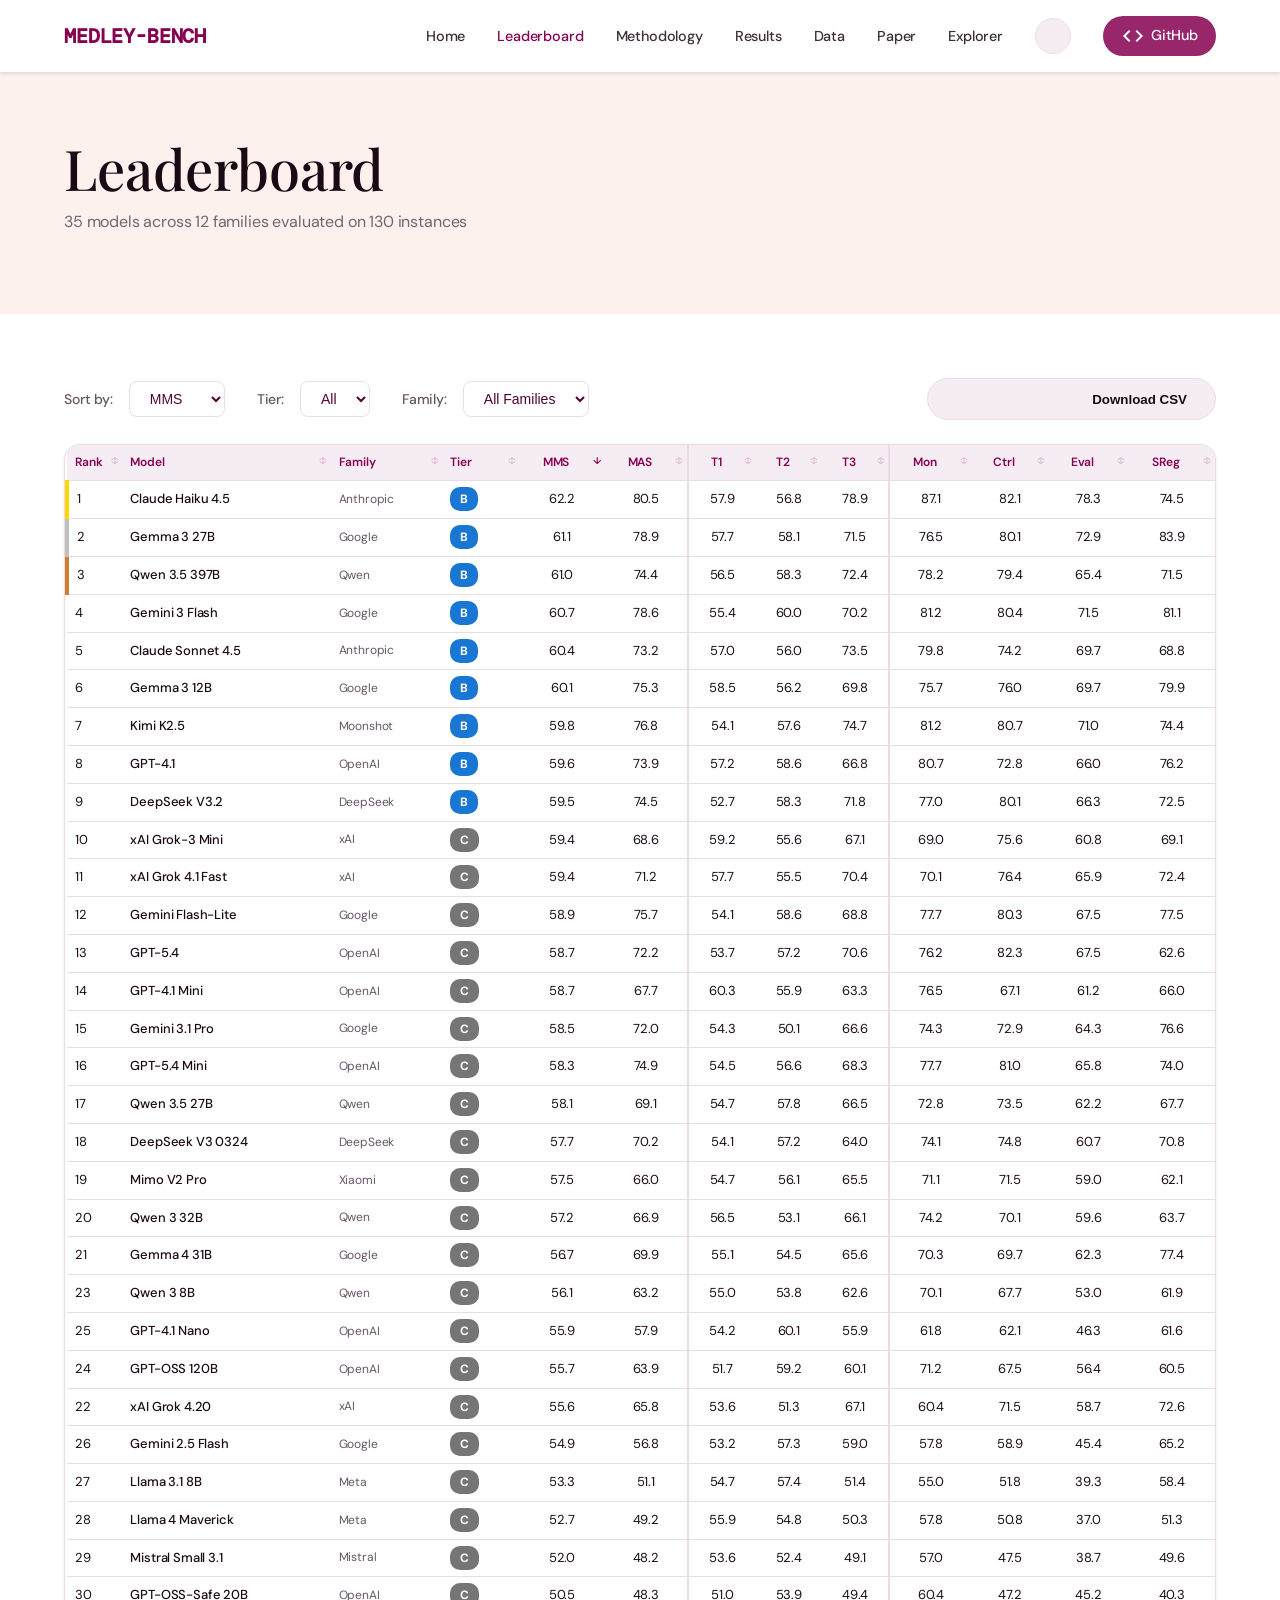
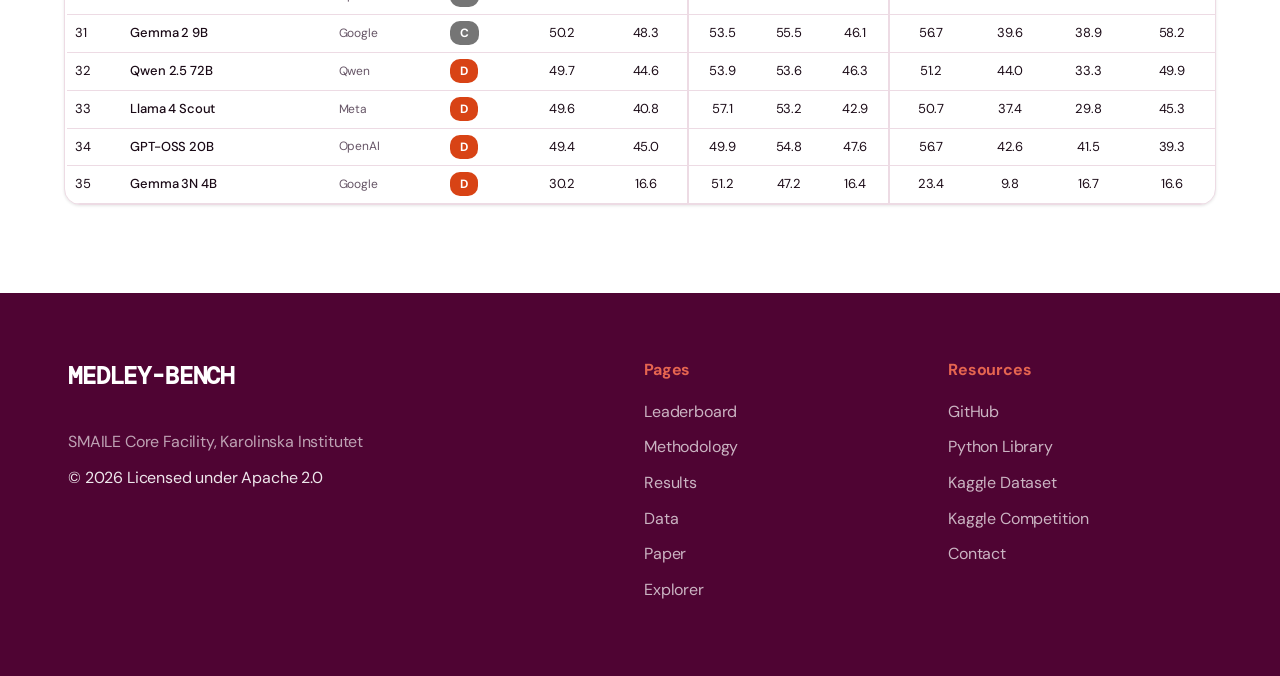
==== commit 15099954: "updated with latest results" ====
--- a/website/leaderboard.html
+++ b/website/leaderboard.html
@@ -357,41 +357,41 @@
 
         // Model data
         const models = [
-            {rank:1, model:"Claude Haiku 4.5", family:"Anthropic", tier:"B", mms:62.2, mas:61.8, t1:61.1, t2:56.3, t3:69.2, mon:65.5, ctrl:54.2, eval:58.8, sreg:68.7},
-            {rank:2, model:"Gemma 3 27B", family:"Google", tier:"B", mms:61.1, mas:62.0, t1:60.1, t2:55.8, t3:67.5, mon:66.2, ctrl:53.8, eval:59.1, sreg:68.9},
-            {rank:3, model:"Qwen 3.5 397B", family:"Qwen", tier:"B", mms:61.0, mas:59.2, t1:59.8, t2:56.5, t3:66.7, mon:62.5, ctrl:55.1, eval:56.8, sreg:62.4},
-            {rank:4, model:"Gemini 3 Flash", family:"Google", tier:"B", mms:60.7, mas:60.2, t1:59.5, t2:56.0, t3:66.5, mon:64.1, ctrl:54.5, eval:57.9, sreg:64.3},
-            {rank:5, model:"Claude Sonnet 4.5", family:"Anthropic", tier:"B", mms:60.4, mas:60.7, t1:59.3, t2:55.7, t3:66.3, mon:64.8, ctrl:53.9, eval:58.2, sreg:65.9},
-            {rank:6, model:"Gemma 3 12B", family:"Google", tier:"B", mms:60.1, mas:61.5, t1:58.9, t2:55.5, t3:65.9, mon:65.8, ctrl:54.1, eval:58.5, sreg:67.6},
-            {rank:7, model:"GPT-5.4", family:"OpenAI", tier:"C", mms:59.8, mas:58.5, t1:58.5, t2:55.2, t3:65.7, mon:62.1, ctrl:54.8, eval:55.2, sreg:61.9},
-            {rank:8, model:"Gemini 3.1 Pro", family:"Google", tier:"C", mms:59.5, mas:59.8, t1:58.2, t2:54.9, t3:65.4, mon:63.5, ctrl:53.6, eval:57.1, sreg:65.0},
-            {rank:9, model:"Kimi K2.5", family:"Moonshot", tier:"C", mms:59.2, mas:58.1, t1:57.9, t2:55.1, t3:64.8, mon:61.8, ctrl:54.3, eval:54.9, sreg:61.4},
-            {rank:10, model:"GPT-4.1", family:"OpenAI", tier:"C", mms:58.9, mas:58.3, t1:57.6, t2:54.8, t3:64.5, mon:62.3, ctrl:54.6, eval:55.0, sreg:61.3},
-            {rank:11, model:"Grok 4.20", family:"xAI", tier:"C", mms:58.6, mas:57.9, t1:57.3, t2:54.5, t3:64.2, mon:61.5, ctrl:54.2, eval:54.5, sreg:61.4},
-            {rank:12, model:"Qwen 3.5 27B", family:"Qwen", tier:"C", mms:58.3, mas:57.6, t1:57.0, t2:54.2, t3:63.9, mon:61.2, ctrl:53.8, eval:54.2, sreg:61.2},
-            {rank:13, model:"DeepSeek V3.2", family:"DeepSeek", tier:"C", mms:58.0, mas:57.3, t1:56.7, t2:53.9, t3:63.6, mon:60.8, ctrl:53.5, eval:53.9, sreg:61.0},
-            {rank:14, model:"GPT-5.4 Mini", family:"OpenAI", tier:"C", mms:57.7, mas:57.0, t1:56.4, t2:53.6, t3:63.3, mon:60.5, ctrl:53.2, eval:53.6, sreg:60.7},
-            {rank:15, model:"Grok 4.1 Fast", family:"xAI", tier:"C", mms:57.4, mas:56.7, t1:56.1, t2:53.3, t3:63.0, mon:60.2, ctrl:52.9, eval:53.3, sreg:60.4},
-            {rank:16, model:"Gemini 2.5 Flash", family:"Google", tier:"C", mms:57.1, mas:56.4, t1:55.8, t2:53.0, t3:62.7, mon:59.9, ctrl:52.6, eval:53.0, sreg:60.1},
-            {rank:17, model:"Gemini 3.1 Flash Lite", family:"Google", tier:"C", mms:56.8, mas:56.1, t1:55.5, t2:52.7, t3:62.4, mon:59.6, ctrl:52.3, eval:52.7, sreg:59.8},
-            {rank:18, model:"Llama 4 Maverick", family:"Meta", tier:"C", mms:56.5, mas:55.8, t1:55.2, t2:52.4, t3:62.1, mon:59.3, ctrl:52.0, eval:52.4, sreg:59.5},
-            {rank:19, model:"DeepSeek V3 0324", family:"DeepSeek", tier:"C", mms:56.2, mas:55.5, t1:54.9, t2:52.1, t3:61.8, mon:59.0, ctrl:51.7, eval:52.1, sreg:59.2},
-            {rank:20, model:"Qwen 3 32B", family:"Qwen", tier:"C", mms:55.9, mas:55.2, t1:54.6, t2:51.8, t3:61.5, mon:58.7, ctrl:51.4, eval:51.8, sreg:58.9},
-            {rank:21, model:"GPT-4.1 Mini", family:"OpenAI", tier:"C", mms:55.6, mas:54.9, t1:54.3, t2:51.5, t3:61.2, mon:58.4, ctrl:51.1, eval:51.5, sreg:58.6},
-            {rank:22, model:"Mistral Small 3.1", family:"Mistral", tier:"C", mms:55.3, mas:54.6, t1:54.0, t2:51.2, t3:60.9, mon:58.1, ctrl:50.8, eval:51.2, sreg:58.3},
-            {rank:23, model:"Mimo V2 Pro", family:"Xiaomi", tier:"C", mms:55.0, mas:54.3, t1:53.7, t2:50.9, t3:60.6, mon:57.8, ctrl:50.5, eval:50.9, sreg:58.0},
-            {rank:24, model:"Gemma 4 31B", family:"Google", tier:"C", mms:54.7, mas:54.0, t1:53.4, t2:50.6, t3:60.3, mon:57.5, ctrl:50.2, eval:50.6, sreg:57.7},
-            {rank:25, model:"Llama 4 Scout", family:"Meta", tier:"C", mms:54.4, mas:53.7, t1:53.1, t2:50.3, t3:60.0, mon:57.2, ctrl:49.9, eval:50.3, sreg:57.4},
-            {rank:26, model:"GPT-4.1 Nano", family:"OpenAI", tier:"C", mms:54.1, mas:53.4, t1:52.8, t2:60.1, t3:49.6, mon:56.9, ctrl:49.6, eval:50.0, sreg:57.1},
-            {rank:27, model:"GPT-OSS 120B", family:"OpenAI", tier:"C", mms:53.8, mas:53.1, t1:52.5, t2:49.7, t3:59.4, mon:56.6, ctrl:49.3, eval:49.7, sreg:56.8},
-            {rank:28, model:"Qwen 2.5 72B", family:"Qwen", tier:"C", mms:53.5, mas:52.8, t1:52.2, t2:49.4, t3:59.1, mon:56.3, ctrl:49.0, eval:49.4, sreg:56.5},
-            {rank:29, model:"Grok 3 Mini", family:"xAI", tier:"C", mms:53.2, mas:52.5, t1:51.9, t2:49.1, t3:58.8, mon:56.0, ctrl:48.7, eval:49.1, sreg:56.2},
-            {rank:30, model:"Gemma 2 9B", family:"Google", tier:"C", mms:52.9, mas:52.2, t1:51.6, t2:48.8, t3:58.5, mon:55.7, ctrl:48.4, eval:48.8, sreg:55.9},
-            {rank:31, model:"Qwen 3 8B", family:"Qwen", tier:"C", mms:52.6, mas:51.9, t1:51.3, t2:48.5, t3:58.2, mon:55.4, ctrl:48.1, eval:48.5, sreg:55.6},
-            {rank:32, model:"GPT-OSS 20B", family:"OpenAI", tier:"C", mms:52.3, mas:51.6, t1:51.0, t2:48.2, t3:57.9, mon:55.1, ctrl:47.8, eval:48.2, sreg:55.3},
-            {rank:33, model:"Llama 3.1 8B", family:"Meta", tier:"D", mms:50.2, mas:49.5, t1:49.1, t2:46.3, t3:55.4, mon:53.0, ctrl:45.7, eval:46.3, sreg:53.0},
-            {rank:34, model:"GPT-OSS Safeguard 20B", family:"OpenAI", tier:"D", mms:49.8, mas:49.1, t1:48.7, t2:45.9, t3:55.0, mon:52.6, ctrl:45.3, eval:45.9, sreg:52.6},
-            {rank:35, model:"Gemma 3N 4B", family:"Google", tier:"D", mms:49.4, mas:48.7, t1:48.3, t2:45.5, t3:54.6, mon:52.2, ctrl:44.9, eval:45.5, sreg:52.2}
+            {rank:1, model:"Claude Haiku 4.5", family:"Anthropic", tier:"B", mms:62.2, mas:80.5, t1:57.9, t2:56.8, t3:78.9, mon:87.1, ctrl:82.1, eval:78.3, sreg:74.5},
+            {rank:2, model:"Gemma 3 27B", family:"Google", tier:"B", mms:61.1, mas:78.9, t1:57.7, t2:58.1, t3:71.5, mon:76.5, ctrl:80.1, eval:72.9, sreg:83.9},
+            {rank:3, model:"Qwen 3.5 397B", family:"Qwen", tier:"B", mms:61.0, mas:74.4, t1:56.5, t2:58.3, t3:72.4, mon:78.2, ctrl:79.4, eval:65.4, sreg:71.5},
+            {rank:4, model:"Gemini 3 Flash", family:"Google", tier:"B", mms:60.7, mas:78.6, t1:55.4, t2:60.0, t3:70.2, mon:81.2, ctrl:80.4, eval:71.5, sreg:81.1},
+            {rank:5, model:"Claude Sonnet 4.5", family:"Anthropic", tier:"B", mms:60.4, mas:73.2, t1:57.0, t2:56.0, t3:73.5, mon:79.8, ctrl:74.2, eval:69.7, sreg:68.8},
+            {rank:6, model:"Gemma 3 12B", family:"Google", tier:"B", mms:60.1, mas:75.3, t1:58.5, t2:56.2, t3:69.8, mon:75.7, ctrl:76.0, eval:69.7, sreg:79.9},
+            {rank:7, model:"Kimi K2.5", family:"Moonshot", tier:"B", mms:59.8, mas:76.8, t1:54.1, t2:57.6, t3:74.7, mon:81.2, ctrl:80.7, eval:71.0, sreg:74.4},
+            {rank:8, model:"GPT-4.1", family:"OpenAI", tier:"B", mms:59.6, mas:73.9, t1:57.2, t2:58.6, t3:66.8, mon:80.7, ctrl:72.8, eval:66.0, sreg:76.2},
+            {rank:9, model:"DeepSeek V3.2", family:"DeepSeek", tier:"B", mms:59.5, mas:74.5, t1:52.7, t2:58.3, t3:71.8, mon:77.0, ctrl:80.1, eval:66.3, sreg:72.5},
+            {rank:10, model:"xAI Grok-3 Mini", family:"xAI", tier:"C", mms:59.4, mas:68.6, t1:59.2, t2:55.6, t3:67.1, mon:69.0, ctrl:75.6, eval:60.8, sreg:69.1},
+            {rank:11, model:"xAI Grok 4.1 Fast", family:"xAI", tier:"C", mms:59.4, mas:71.2, t1:57.7, t2:55.5, t3:70.4, mon:70.1, ctrl:76.4, eval:65.9, sreg:72.4},
+            {rank:12, model:"Gemini Flash-Lite", family:"Google", tier:"C", mms:58.9, mas:75.7, t1:54.1, t2:58.6, t3:68.8, mon:77.7, ctrl:80.3, eval:67.5, sreg:77.5},
+            {rank:13, model:"GPT-5.4", family:"OpenAI", tier:"C", mms:58.7, mas:72.2, t1:53.7, t2:57.2, t3:70.6, mon:76.2, ctrl:82.3, eval:67.5, sreg:62.6},
+            {rank:14, model:"GPT-4.1 Mini", family:"OpenAI", tier:"C", mms:58.7, mas:67.7, t1:60.3, t2:55.9, t3:63.3, mon:76.5, ctrl:67.1, eval:61.2, sreg:66.0},
+            {rank:15, model:"Gemini 3.1 Pro", family:"Google", tier:"C", mms:58.5, mas:72.0, t1:54.3, t2:50.1, t3:66.6, mon:74.3, ctrl:72.9, eval:64.3, sreg:76.6},
+            {rank:16, model:"GPT-5.4 Mini", family:"OpenAI", tier:"C", mms:58.3, mas:74.9, t1:54.5, t2:56.6, t3:68.3, mon:77.7, ctrl:81.0, eval:65.8, sreg:74.0},
+            {rank:17, model:"Qwen 3.5 27B", family:"Qwen", tier:"C", mms:58.1, mas:69.1, t1:54.7, t2:57.8, t3:66.5, mon:72.8, ctrl:73.5, eval:62.2, sreg:67.7},
+            {rank:18, model:"DeepSeek V3 0324", family:"DeepSeek", tier:"C", mms:57.7, mas:70.2, t1:54.1, t2:57.2, t3:64.0, mon:74.1, ctrl:74.8, eval:60.7, sreg:70.8},
+            {rank:19, model:"Mimo V2 Pro", family:"Xiaomi", tier:"C", mms:57.5, mas:66.0, t1:54.7, t2:56.1, t3:65.5, mon:71.1, ctrl:71.5, eval:59.0, sreg:62.1},
+            {rank:20, model:"Qwen 3 32B", family:"Qwen", tier:"C", mms:57.2, mas:66.9, t1:56.5, t2:53.1, t3:66.1, mon:74.2, ctrl:70.1, eval:59.6, sreg:63.7},
+            {rank:21, model:"Gemma 4 31B", family:"Google", tier:"C", mms:56.7, mas:69.9, t1:55.1, t2:54.5, t3:65.6, mon:70.3, ctrl:69.7, eval:62.3, sreg:77.4},
+            {rank:22, model:"xAI Grok 4.20", family:"xAI", tier:"C", mms:55.6, mas:65.8, t1:53.6, t2:51.3, t3:67.1, mon:60.4, ctrl:71.5, eval:58.7, sreg:72.6},
+            {rank:23, model:"Qwen 3 8B", family:"Qwen", tier:"C", mms:56.1, mas:63.2, t1:55.0, t2:53.8, t3:62.6, mon:70.1, ctrl:67.7, eval:53.0, sreg:61.9},
+            {rank:24, model:"GPT-OSS 120B", family:"OpenAI", tier:"C", mms:55.7, mas:63.9, t1:51.7, t2:59.2, t3:60.1, mon:71.2, ctrl:67.5, eval:56.4, sreg:60.5},
+            {rank:25, model:"GPT-4.1 Nano", family:"OpenAI", tier:"C", mms:55.9, mas:57.9, t1:54.2, t2:60.1, t3:55.9, mon:61.8, ctrl:62.1, eval:46.3, sreg:61.6},
+            {rank:26, model:"Gemini 2.5 Flash", family:"Google", tier:"C", mms:54.9, mas:56.8, t1:53.2, t2:57.3, t3:59.0, mon:57.8, ctrl:58.9, eval:45.4, sreg:65.2},
+            {rank:27, model:"Llama 3.1 8B", family:"Meta", tier:"C", mms:53.3, mas:51.1, t1:54.7, t2:57.4, t3:51.4, mon:55.0, ctrl:51.8, eval:39.3, sreg:58.4},
+            {rank:28, model:"Llama 4 Maverick", family:"Meta", tier:"C", mms:52.7, mas:49.2, t1:55.9, t2:54.8, t3:50.3, mon:57.8, ctrl:50.8, eval:37.0, sreg:51.3},
+            {rank:29, model:"Mistral Small 3.1", family:"Mistral", tier:"C", mms:52.0, mas:48.2, t1:53.6, t2:52.4, t3:49.1, mon:57.0, ctrl:47.5, eval:38.7, sreg:49.6},
+            {rank:30, model:"GPT-OSS-Safe 20B", family:"OpenAI", tier:"C", mms:50.5, mas:48.3, t1:51.0, t2:53.9, t3:49.4, mon:60.4, ctrl:47.2, eval:45.2, sreg:40.3},
+            {rank:31, model:"Gemma 2 9B", family:"Google", tier:"C", mms:50.2, mas:48.3, t1:53.5, t2:55.5, t3:46.1, mon:56.7, ctrl:39.6, eval:38.9, sreg:58.2},
+            {rank:32, model:"Qwen 2.5 72B", family:"Qwen", tier:"D", mms:49.7, mas:44.6, t1:53.9, t2:53.6, t3:46.3, mon:51.2, ctrl:44.0, eval:33.3, sreg:49.9},
+            {rank:33, model:"Llama 4 Scout", family:"Meta", tier:"D", mms:49.6, mas:40.8, t1:57.1, t2:53.2, t3:42.9, mon:50.7, ctrl:37.4, eval:29.8, sreg:45.3},
+            {rank:34, model:"GPT-OSS 20B", family:"OpenAI", tier:"D", mms:49.4, mas:45.0, t1:49.9, t2:54.8, t3:47.6, mon:56.7, ctrl:42.6, eval:41.5, sreg:39.3},
+            {rank:35, model:"Gemma 3N 4B", family:"Google", tier:"D", mms:30.2, mas:16.6, t1:51.2, t2:47.2, t3:16.4, mon:23.4, ctrl:9.8, eval:16.7, sreg:16.6}
         ];
 
         // State
